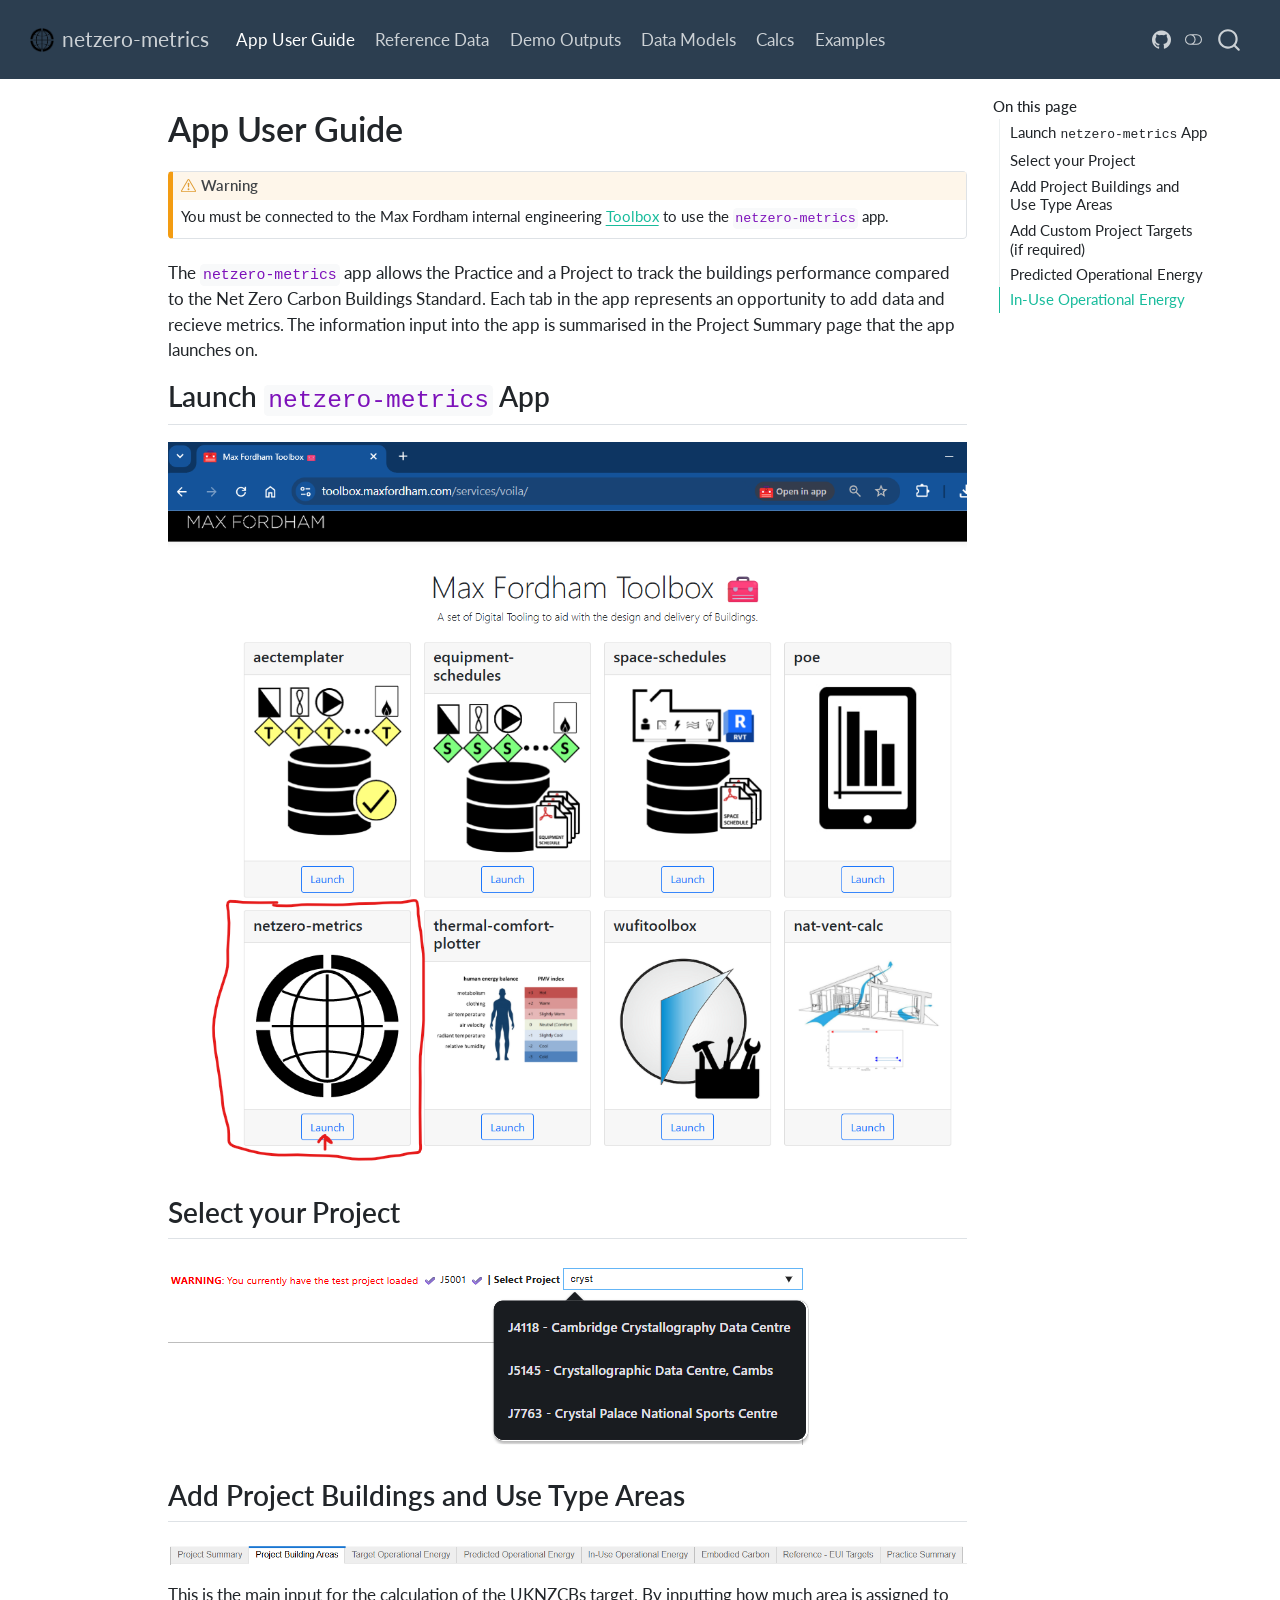
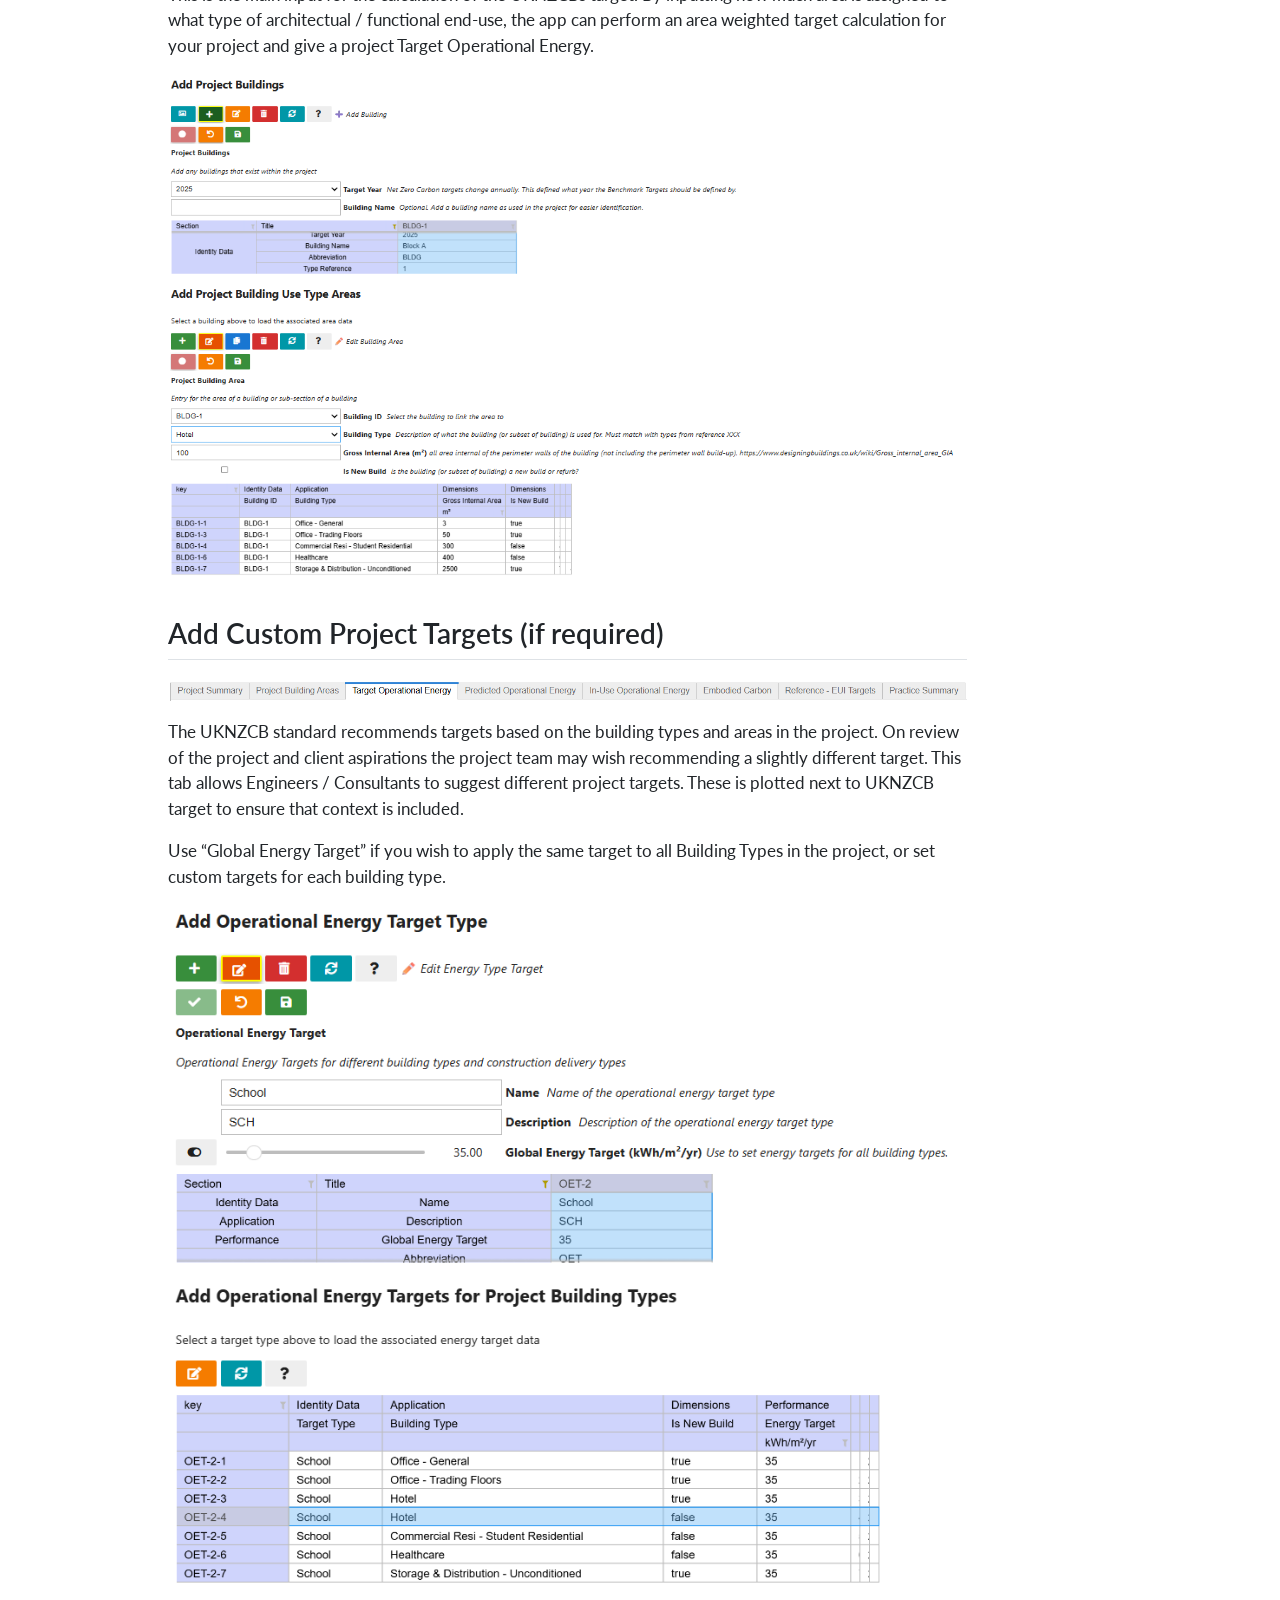
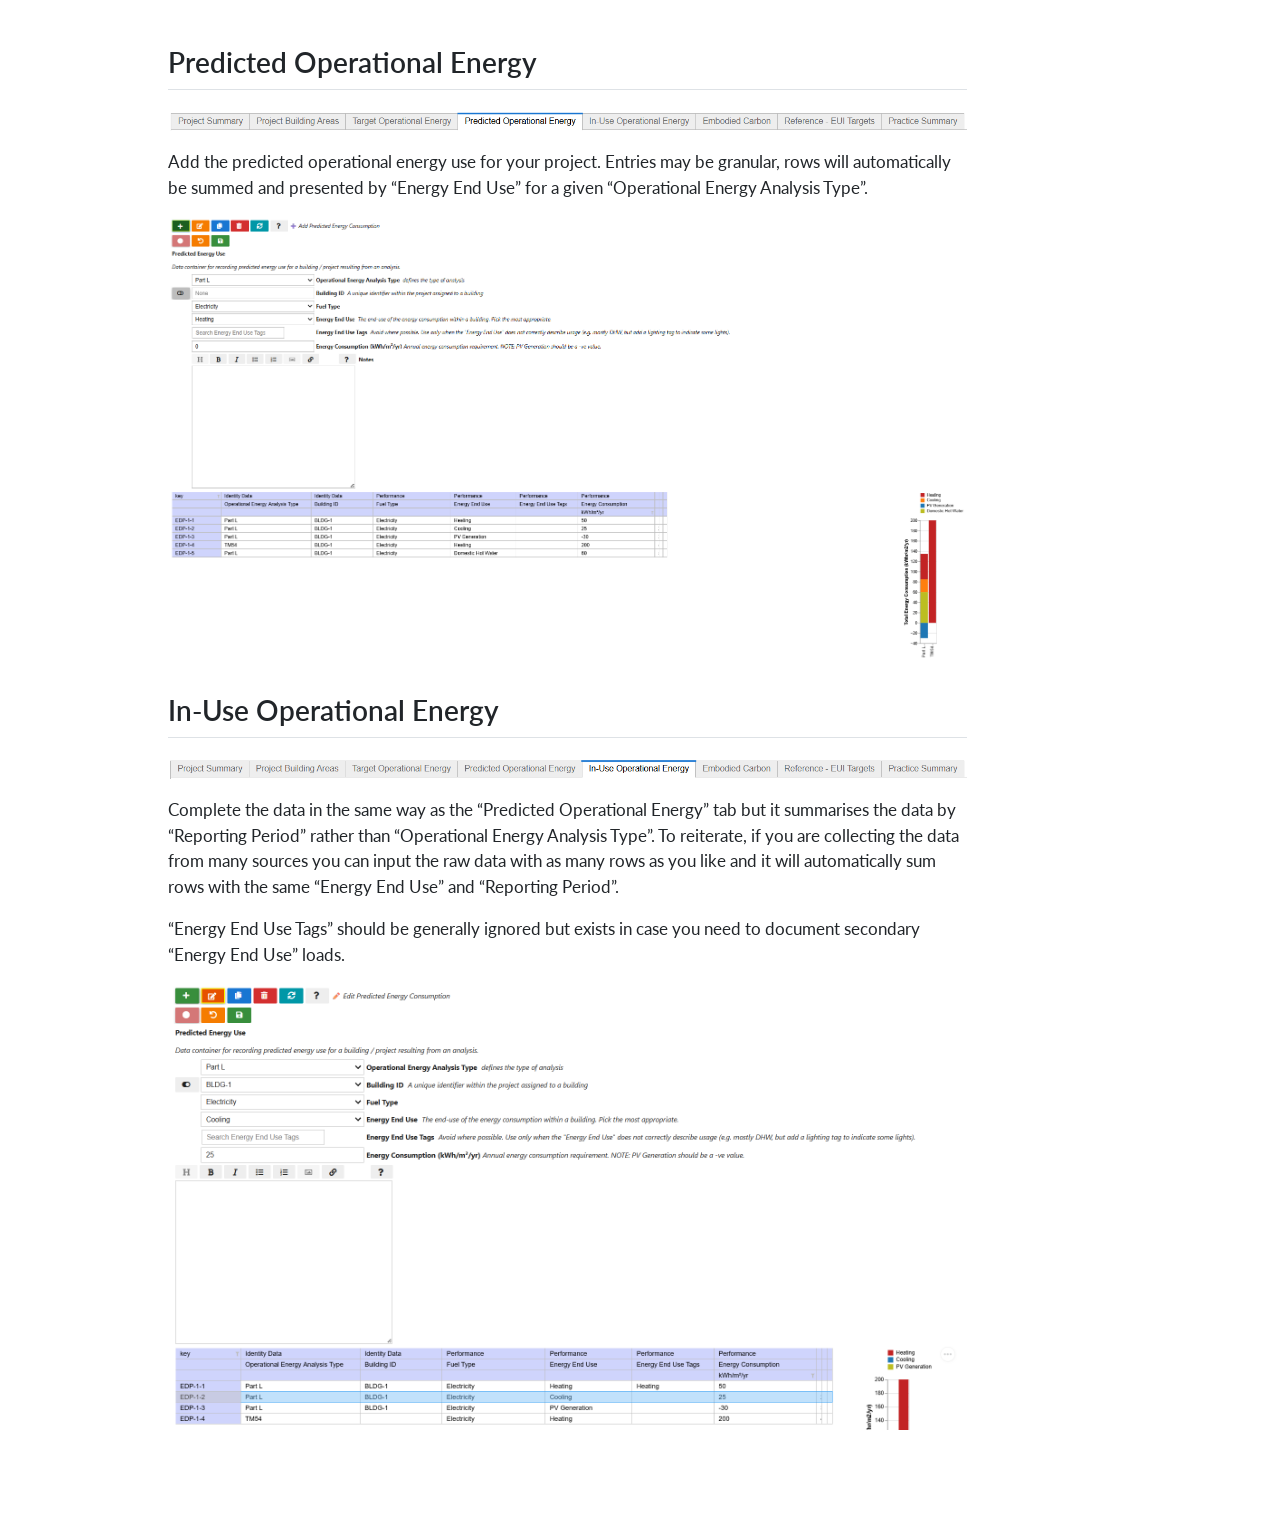
==== app-user-guide.html @ 4668e253 "deploy: a7081c588bd505788bfad77facc9f924811cbda2" ====
<!DOCTYPE html>
<html xmlns="http://www.w3.org/1999/xhtml" lang="en" xml:lang="en"><head>

<meta charset="utf-8">
<meta name="generator" content="quarto-1.6.43">

<meta name="viewport" content="width=device-width, initial-scale=1.0, user-scalable=yes">


<title>App User Guide – netzero-metrics</title>
<style>
code{white-space: pre-wrap;}
span.smallcaps{font-variant: small-caps;}
div.columns{display: flex; gap: min(4vw, 1.5em);}
div.column{flex: auto; overflow-x: auto;}
div.hanging-indent{margin-left: 1.5em; text-indent: -1.5em;}
ul.task-list{list-style: none;}
ul.task-list li input[type="checkbox"] {
  width: 0.8em;
  margin: 0 0.8em 0.2em -1em; /* quarto-specific, see https://github.com/quarto-dev/quarto-cli/issues/4556 */ 
  vertical-align: middle;
}
</style>


<script src="site_libs/quarto-nav/quarto-nav.js"></script>
<script src="site_libs/quarto-nav/headroom.min.js"></script>
<script src="site_libs/clipboard/clipboard.min.js"></script>
<script src="site_libs/quarto-search/autocomplete.umd.js"></script>
<script src="site_libs/quarto-search/fuse.min.js"></script>
<script src="site_libs/quarto-search/quarto-search.js"></script>
<meta name="quarto:offset" content="./">
<link href="./images/favicon.png" rel="icon" type="image/png">
<script src="site_libs/quarto-html/quarto.js"></script>
<script src="site_libs/quarto-html/popper.min.js"></script>
<script src="site_libs/quarto-html/tippy.umd.min.js"></script>
<script src="site_libs/quarto-html/anchor.min.js"></script>
<link href="site_libs/quarto-html/tippy.css" rel="stylesheet">
<link href="site_libs/quarto-html/quarto-syntax-highlighting-d4d76bf8491c20bad77d141916dc28e1.css" rel="stylesheet" class="quarto-color-scheme" id="quarto-text-highlighting-styles">
<link href="site_libs/quarto-html/quarto-syntax-highlighting-dark-4379b0ccadffce622b03caf4c46266b3.css" rel="prefetch" class="quarto-color-scheme quarto-color-alternate" id="quarto-text-highlighting-styles">
<script src="site_libs/bootstrap/bootstrap.min.js"></script>
<link href="site_libs/bootstrap/bootstrap-icons.css" rel="stylesheet">
<link href="site_libs/bootstrap/bootstrap-f0494ef302fbe0b820041ec13679440a.min.css" rel="stylesheet" append-hash="true" class="quarto-color-scheme" id="quarto-bootstrap" data-mode="light">
<link href="site_libs/bootstrap/bootstrap-dark-1ef172a52349373444a2f78281082af2.min.css" rel="prefetch" append-hash="true" class="quarto-color-scheme quarto-color-alternate" id="quarto-bootstrap" data-mode="dark">
<script src="site_libs/quarto-contrib/glightbox/glightbox.min.js"></script>
<link href="site_libs/quarto-contrib/glightbox/glightbox.min.css" rel="stylesheet">
<link href="site_libs/quarto-contrib/glightbox/lightbox.css" rel="stylesheet">
<script id="quarto-search-options" type="application/json">{
  "location": "navbar",
  "copy-button": false,
  "collapse-after": 3,
  "panel-placement": "end",
  "type": "overlay",
  "limit": 50,
  "keyboard-shortcut": [
    "f",
    "/",
    "s"
  ],
  "show-item-context": false,
  "language": {
    "search-no-results-text": "No results",
    "search-matching-documents-text": "matching documents",
    "search-copy-link-title": "Copy link to search",
    "search-hide-matches-text": "Hide additional matches",
    "search-more-match-text": "more match in this document",
    "search-more-matches-text": "more matches in this document",
    "search-clear-button-title": "Clear",
    "search-text-placeholder": "",
    "search-detached-cancel-button-title": "Cancel",
    "search-submit-button-title": "Submit",
    "search-label": "Search"
  }
}</script>


<link rel="stylesheet" href="styles.css">
</head>

<body class="nav-fixed">

<div id="quarto-search-results"></div>
  <header id="quarto-header" class="headroom fixed-top">
    <nav class="navbar navbar-expand-lg " data-bs-theme="dark">
      <div class="navbar-container container-fluid">
      <div class="navbar-brand-container mx-auto">
    <a href="./index.html" class="navbar-brand navbar-brand-logo">
    <img src="./images/logo.png" alt="" class="navbar-logo">
    </a>
    <a class="navbar-brand" href="./index.html">
    <span class="navbar-title">netzero-metrics</span>
    </a>
  </div>
            <div id="quarto-search" class="" title="Search"></div>
          <button class="navbar-toggler" type="button" data-bs-toggle="collapse" data-bs-target="#navbarCollapse" aria-controls="navbarCollapse" role="menu" aria-expanded="false" aria-label="Toggle navigation" onclick="if (window.quartoToggleHeadroom) { window.quartoToggleHeadroom(); }">
  <span class="navbar-toggler-icon"></span>
</button>
          <div class="collapse navbar-collapse" id="navbarCollapse">
            <ul class="navbar-nav navbar-nav-scroll me-auto">
  <li class="nav-item">
    <a class="nav-link active" href="./app-user-guide.html" aria-current="page"> 
<span class="menu-text">App User Guide</span></a>
  </li>  
  <li class="nav-item">
    <a class="nav-link" href="./reference-data.html"> 
<span class="menu-text">Reference Data</span></a>
  </li>  
  <li class="nav-item">
    <a class="nav-link" href="./demo-outputs.html"> 
<span class="menu-text">Demo Outputs</span></a>
  </li>  
  <li class="nav-item">
    <a class="nav-link" href="./models.html"> 
<span class="menu-text">Data Models</span></a>
  </li>  
  <li class="nav-item">
    <a class="nav-link" href="./reference/calcs.html"> 
<span class="menu-text">Calcs</span></a>
  </li>  
  <li class="nav-item">
    <a class="nav-link" href="./examples/index.html"> 
<span class="menu-text">Examples</span></a>
  </li>  
</ul>
            <ul class="navbar-nav navbar-nav-scroll ms-auto">
  <li class="nav-item compact">
    <a class="nav-link" href="https://github.com/maxfordham/netzero-metrics"> <i class="bi bi-github" role="img" aria-label="GitHub">
</i> 
<span class="menu-text"></span></a>
  </li>  
</ul>
          </div> <!-- /navcollapse -->
            <div class="quarto-navbar-tools">
  <a href="" class="quarto-color-scheme-toggle quarto-navigation-tool  px-1" onclick="window.quartoToggleColorScheme(); return false;" title="Toggle dark mode"><i class="bi"></i></a>
</div>
      </div> <!-- /container-fluid -->
    </nav>
</header>
<!-- content -->
<div id="quarto-content" class="quarto-container page-columns page-rows-contents page-layout-article page-navbar">
<!-- sidebar -->
<!-- margin-sidebar -->
    <div id="quarto-margin-sidebar" class="sidebar margin-sidebar">
        <nav id="TOC" role="doc-toc" class="toc-active">
    <h2 id="toc-title">On this page</h2>
   
  <ul>
  <li><a href="#launch-netzero-metrics-app" id="toc-launch-netzero-metrics-app" class="nav-link active" data-scroll-target="#launch-netzero-metrics-app">Launch <code>netzero-metrics</code> App</a></li>
  <li><a href="#select-your-project" id="toc-select-your-project" class="nav-link" data-scroll-target="#select-your-project">Select your Project</a></li>
  <li><a href="#add-project-buildings-and-use-type-areas" id="toc-add-project-buildings-and-use-type-areas" class="nav-link" data-scroll-target="#add-project-buildings-and-use-type-areas">Add Project Buildings and Use Type Areas</a></li>
  <li><a href="#add-custom-project-targets-if-required" id="toc-add-custom-project-targets-if-required" class="nav-link" data-scroll-target="#add-custom-project-targets-if-required">Add Custom Project Targets (if required)</a></li>
  <li><a href="#predicted-operational-energy" id="toc-predicted-operational-energy" class="nav-link" data-scroll-target="#predicted-operational-energy">Predicted Operational Energy</a></li>
  <li><a href="#in-use-operational-energy" id="toc-in-use-operational-energy" class="nav-link" data-scroll-target="#in-use-operational-energy">In-Use Operational Energy</a></li>
  </ul>
</nav>
    </div>
<!-- main -->
<main class="content" id="quarto-document-content">

<header id="title-block-header" class="quarto-title-block default">
<div class="quarto-title">
<h1 class="title">App User Guide</h1>
</div>



<div class="quarto-title-meta">

    
  
    
  </div>
  


</header>


<div class="callout callout-style-default callout-warning callout-titled">
<div class="callout-header d-flex align-content-center">
<div class="callout-icon-container">
<i class="callout-icon"></i>
</div>
<div class="callout-title-container flex-fill">
Warning
</div>
</div>
<div class="callout-body-container callout-body">
<p>You must be connected to the Max Fordham internal engineering <a href="https://toolbox.maxfordham.com/">Toolbox</a> to use the <code>netzero-metrics</code> app.</p>
</div>
</div>
<p>The <code>netzero-metrics</code> app allows the Practice and a Project to track the buildings performance compared to the Net Zero Carbon Buildings Standard. Each tab in the app represents an opportunity to add data and recieve metrics. The information input into the app is summarised in the Project Summary page that the app launches on.</p>
<section id="launch-netzero-metrics-app" class="level2">
<h2 class="anchored" data-anchor-id="launch-netzero-metrics-app">Launch <code>netzero-metrics</code> App</h2>
<p><img src="images/netzero-metrics-launch.png" class="img-fluid"></p>
</section>
<section id="select-your-project" class="level2">
<h2 class="anchored" data-anchor-id="select-your-project">Select your Project</h2>
<p><img src="images/select-project.png" class="img-fluid"></p>
</section>
<section id="add-project-buildings-and-use-type-areas" class="level2">
<h2 class="anchored" data-anchor-id="add-project-buildings-and-use-type-areas">Add Project Buildings and Use Type Areas</h2>
<p><img src="images/project-building-areas-tab.png" class="img-fluid"></p>
<p>This is the main input for the calculation of the UKNZCBs target. By inputting how much area is assigned to what type of architectual / functional end-use, the app can perform an area weighted target calculation for your project and give a project Target Operational Energy.</p>
<p><a href="images/project-building-areas.png" class="lightbox" data-gallery="quarto-lightbox-gallery-1"><img src="images/project-building-areas.png" class="img-fluid"></a></p>
</section>
<section id="add-custom-project-targets-if-required" class="level2">
<h2 class="anchored" data-anchor-id="add-custom-project-targets-if-required">Add Custom Project Targets (if required)</h2>
<p><img src="images/target-operational-energy-tab.png" class="img-fluid"></p>
<p>The UKNZCB standard recommends targets based on the building types and areas in the project. On review of the project and client aspirations the project team may wish recommending a slightly different target. This tab allows Engineers / Consultants to suggest different project targets. These is plotted next to UKNZCB target to ensure that context is included.</p>
<p>Use “Global Energy Target” if you wish to apply the same target to all Building Types in the project, or set custom targets for each building type.</p>
<p><a href="images/target-operational-energy.png" class="lightbox" data-gallery="quarto-lightbox-gallery-2"><img src="images/target-operational-energy.png" class="img-fluid"></a></p>
</section>
<section id="predicted-operational-energy" class="level2">
<h2 class="anchored" data-anchor-id="predicted-operational-energy">Predicted Operational Energy</h2>
<p><img src="images/predicted-operational-energy-tab.png" class="img-fluid"></p>
<p>Add the predicted operational energy use for your project. Entries may be granular, rows will automatically be summed and presented by “Energy End Use” for a given “Operational Energy Analysis Type”.</p>
<p><img src="images/predicted-operational-energy.png" class="img-fluid"></p>
</section>
<section id="in-use-operational-energy" class="level2">
<h2 class="anchored" data-anchor-id="in-use-operational-energy">In-Use Operational Energy</h2>
<p><img src="images/in-use-operational-energy-tab.png" class="img-fluid"></p>
<p>Complete the data in the same way as the “Predicted Operational Energy” tab but it summarises the data by “Reporting Period” rather than “Operational Energy Analysis Type”. To reiterate, if you are collecting the data from many sources you can input the raw data with as many rows as you like and it will automatically sum rows with the same “Energy End Use” and “Reporting Period”.</p>
<p>“Energy End Use Tags” should be generally ignored but exists in case you need to document secondary “Energy End Use” loads.</p>
<p><a href="images/in-use-operational-energy.png" class="lightbox" data-gallery="quarto-lightbox-gallery-3"><img src="images/in-use-operational-energy.png" class="img-fluid"></a></p>


</section>

</main> <!-- /main -->
<script id="quarto-html-after-body" type="application/javascript">
window.document.addEventListener("DOMContentLoaded", function (event) {
  const toggleBodyColorMode = (bsSheetEl) => {
    const mode = bsSheetEl.getAttribute("data-mode");
    const bodyEl = window.document.querySelector("body");
    if (mode === "dark") {
      bodyEl.classList.add("quarto-dark");
      bodyEl.classList.remove("quarto-light");
    } else {
      bodyEl.classList.add("quarto-light");
      bodyEl.classList.remove("quarto-dark");
    }
  }
  const toggleBodyColorPrimary = () => {
    const bsSheetEl = window.document.querySelector("link#quarto-bootstrap");
    if (bsSheetEl) {
      toggleBodyColorMode(bsSheetEl);
    }
  }
  toggleBodyColorPrimary();  
  const disableStylesheet = (stylesheets) => {
    for (let i=0; i < stylesheets.length; i++) {
      const stylesheet = stylesheets[i];
      stylesheet.rel = 'prefetch';
    }
  }
  const enableStylesheet = (stylesheets) => {
    for (let i=0; i < stylesheets.length; i++) {
      const stylesheet = stylesheets[i];
      stylesheet.rel = 'stylesheet';
    }
  }
  const manageTransitions = (selector, allowTransitions) => {
    const els = window.document.querySelectorAll(selector);
    for (let i=0; i < els.length; i++) {
      const el = els[i];
      if (allowTransitions) {
        el.classList.remove('notransition');
      } else {
        el.classList.add('notransition');
      }
    }
  }
  const toggleGiscusIfUsed = (isAlternate, darkModeDefault) => {
    const baseTheme = document.querySelector('#giscus-base-theme')?.value ?? 'light';
    const alternateTheme = document.querySelector('#giscus-alt-theme')?.value ?? 'dark';
    let newTheme = '';
    if(darkModeDefault) {
      newTheme = isAlternate ? baseTheme : alternateTheme;
    } else {
      newTheme = isAlternate ? alternateTheme : baseTheme;
    }
    const changeGiscusTheme = () => {
      // From: https://github.com/giscus/giscus/issues/336
      const sendMessage = (message) => {
        const iframe = document.querySelector('iframe.giscus-frame');
        if (!iframe) return;
        iframe.contentWindow.postMessage({ giscus: message }, 'https://giscus.app');
      }
      sendMessage({
        setConfig: {
          theme: newTheme
        }
      });
    }
    const isGiscussLoaded = window.document.querySelector('iframe.giscus-frame') !== null;
    if (isGiscussLoaded) {
      changeGiscusTheme();
    }
  }
  const toggleColorMode = (alternate) => {
    // Switch the stylesheets
    const alternateStylesheets = window.document.querySelectorAll('link.quarto-color-scheme.quarto-color-alternate');
    manageTransitions('#quarto-margin-sidebar .nav-link', false);
    if (alternate) {
      enableStylesheet(alternateStylesheets);
      for (const sheetNode of alternateStylesheets) {
        if (sheetNode.id === "quarto-bootstrap") {
          toggleBodyColorMode(sheetNode);
        }
      }
    } else {
      disableStylesheet(alternateStylesheets);
      toggleBodyColorPrimary();
    }
    manageTransitions('#quarto-margin-sidebar .nav-link', true);
    // Switch the toggles
    const toggles = window.document.querySelectorAll('.quarto-color-scheme-toggle');
    for (let i=0; i < toggles.length; i++) {
      const toggle = toggles[i];
      if (toggle) {
        if (alternate) {
          toggle.classList.add("alternate");     
        } else {
          toggle.classList.remove("alternate");
        }
      }
    }
    // Hack to workaround the fact that safari doesn't
    // properly recolor the scrollbar when toggling (#1455)
    if (navigator.userAgent.indexOf('Safari') > 0 && navigator.userAgent.indexOf('Chrome') == -1) {
      manageTransitions("body", false);
      window.scrollTo(0, 1);
      setTimeout(() => {
        window.scrollTo(0, 0);
        manageTransitions("body", true);
      }, 40);  
    }
  }
  const isFileUrl = () => { 
    return window.location.protocol === 'file:';
  }
  const hasAlternateSentinel = () => {  
    let styleSentinel = getColorSchemeSentinel();
    if (styleSentinel !== null) {
      return styleSentinel === "alternate";
    } else {
      return false;
    }
  }
  const setStyleSentinel = (alternate) => {
    const value = alternate ? "alternate" : "default";
    if (!isFileUrl()) {
      window.localStorage.setItem("quarto-color-scheme", value);
    } else {
      localAlternateSentinel = value;
    }
  }
  const getColorSchemeSentinel = () => {
    if (!isFileUrl()) {
      const storageValue = window.localStorage.getItem("quarto-color-scheme");
      return storageValue != null ? storageValue : localAlternateSentinel;
    } else {
      return localAlternateSentinel;
    }
  }
  const darkModeDefault = false;
  let localAlternateSentinel = darkModeDefault ? 'alternate' : 'default';
  // Dark / light mode switch
  window.quartoToggleColorScheme = () => {
    // Read the current dark / light value 
    let toAlternate = !hasAlternateSentinel();
    toggleColorMode(toAlternate);
    setStyleSentinel(toAlternate);
    toggleGiscusIfUsed(toAlternate, darkModeDefault);
  };
  // Ensure there is a toggle, if there isn't float one in the top right
  if (window.document.querySelector('.quarto-color-scheme-toggle') === null) {
    const a = window.document.createElement('a');
    a.classList.add('top-right');
    a.classList.add('quarto-color-scheme-toggle');
    a.href = "";
    a.onclick = function() { try { window.quartoToggleColorScheme(); } catch {} return false; };
    const i = window.document.createElement("i");
    i.classList.add('bi');
    a.appendChild(i);
    window.document.body.appendChild(a);
  }
  // Switch to dark mode if need be
  if (hasAlternateSentinel()) {
    toggleColorMode(true);
  } else {
    toggleColorMode(false);
  }
  const icon = "";
  const anchorJS = new window.AnchorJS();
  anchorJS.options = {
    placement: 'right',
    icon: icon
  };
  anchorJS.add('.anchored');
  const isCodeAnnotation = (el) => {
    for (const clz of el.classList) {
      if (clz.startsWith('code-annotation-')) {                     
        return true;
      }
    }
    return false;
  }
  const onCopySuccess = function(e) {
    // button target
    const button = e.trigger;
    // don't keep focus
    button.blur();
    // flash "checked"
    button.classList.add('code-copy-button-checked');
    var currentTitle = button.getAttribute("title");
    button.setAttribute("title", "Copied!");
    let tooltip;
    if (window.bootstrap) {
      button.setAttribute("data-bs-toggle", "tooltip");
      button.setAttribute("data-bs-placement", "left");
      button.setAttribute("data-bs-title", "Copied!");
      tooltip = new bootstrap.Tooltip(button, 
        { trigger: "manual", 
          customClass: "code-copy-button-tooltip",
          offset: [0, -8]});
      tooltip.show();    
    }
    setTimeout(function() {
      if (tooltip) {
        tooltip.hide();
        button.removeAttribute("data-bs-title");
        button.removeAttribute("data-bs-toggle");
        button.removeAttribute("data-bs-placement");
      }
      button.setAttribute("title", currentTitle);
      button.classList.remove('code-copy-button-checked');
    }, 1000);
    // clear code selection
    e.clearSelection();
  }
  const getTextToCopy = function(trigger) {
      const codeEl = trigger.previousElementSibling.cloneNode(true);
      for (const childEl of codeEl.children) {
        if (isCodeAnnotation(childEl)) {
          childEl.remove();
        }
      }
      return codeEl.innerText;
  }
  const clipboard = new window.ClipboardJS('.code-copy-button:not([data-in-quarto-modal])', {
    text: getTextToCopy
  });
  clipboard.on('success', onCopySuccess);
  if (window.document.getElementById('quarto-embedded-source-code-modal')) {
    const clipboardModal = new window.ClipboardJS('.code-copy-button[data-in-quarto-modal]', {
      text: getTextToCopy,
      container: window.document.getElementById('quarto-embedded-source-code-modal')
    });
    clipboardModal.on('success', onCopySuccess);
  }
    var localhostRegex = new RegExp(/^(?:http|https):\/\/localhost\:?[0-9]*\//);
    var mailtoRegex = new RegExp(/^mailto:/);
      var filterRegex = new RegExp('/' + window.location.host + '/');
    var isInternal = (href) => {
        return filterRegex.test(href) || localhostRegex.test(href) || mailtoRegex.test(href);
    }
    // Inspect non-navigation links and adorn them if external
 	var links = window.document.querySelectorAll('a[href]:not(.nav-link):not(.navbar-brand):not(.toc-action):not(.sidebar-link):not(.sidebar-item-toggle):not(.pagination-link):not(.no-external):not([aria-hidden]):not(.dropdown-item):not(.quarto-navigation-tool):not(.about-link)');
    for (var i=0; i<links.length; i++) {
      const link = links[i];
      if (!isInternal(link.href)) {
        // undo the damage that might have been done by quarto-nav.js in the case of
        // links that we want to consider external
        if (link.dataset.originalHref !== undefined) {
          link.href = link.dataset.originalHref;
        }
      }
    }
  function tippyHover(el, contentFn, onTriggerFn, onUntriggerFn) {
    const config = {
      allowHTML: true,
      maxWidth: 500,
      delay: 100,
      arrow: false,
      appendTo: function(el) {
          return el.parentElement;
      },
      interactive: true,
      interactiveBorder: 10,
      theme: 'quarto',
      placement: 'bottom-start',
    };
    if (contentFn) {
      config.content = contentFn;
    }
    if (onTriggerFn) {
      config.onTrigger = onTriggerFn;
    }
    if (onUntriggerFn) {
      config.onUntrigger = onUntriggerFn;
    }
    window.tippy(el, config); 
  }
  const noterefs = window.document.querySelectorAll('a[role="doc-noteref"]');
  for (var i=0; i<noterefs.length; i++) {
    const ref = noterefs[i];
    tippyHover(ref, function() {
      // use id or data attribute instead here
      let href = ref.getAttribute('data-footnote-href') || ref.getAttribute('href');
      try { href = new URL(href).hash; } catch {}
      const id = href.replace(/^#\/?/, "");
      const note = window.document.getElementById(id);
      if (note) {
        return note.innerHTML;
      } else {
        return "";
      }
    });
  }
  const xrefs = window.document.querySelectorAll('a.quarto-xref');
  const processXRef = (id, note) => {
    // Strip column container classes
    const stripColumnClz = (el) => {
      el.classList.remove("page-full", "page-columns");
      if (el.children) {
        for (const child of el.children) {
          stripColumnClz(child);
        }
      }
    }
    stripColumnClz(note)
    if (id === null || id.startsWith('sec-')) {
      // Special case sections, only their first couple elements
      const container = document.createElement("div");
      if (note.children && note.children.length > 2) {
        container.appendChild(note.children[0].cloneNode(true));
        for (let i = 1; i < note.children.length; i++) {
          const child = note.children[i];
          if (child.tagName === "P" && child.innerText === "") {
            continue;
          } else {
            container.appendChild(child.cloneNode(true));
            break;
          }
        }
        if (window.Quarto?.typesetMath) {
          window.Quarto.typesetMath(container);
        }
        return container.innerHTML
      } else {
        if (window.Quarto?.typesetMath) {
          window.Quarto.typesetMath(note);
        }
        return note.innerHTML;
      }
    } else {
      // Remove any anchor links if they are present
      const anchorLink = note.querySelector('a.anchorjs-link');
      if (anchorLink) {
        anchorLink.remove();
      }
      if (window.Quarto?.typesetMath) {
        window.Quarto.typesetMath(note);
      }
      if (note.classList.contains("callout")) {
        return note.outerHTML;
      } else {
        return note.innerHTML;
      }
    }
  }
  for (var i=0; i<xrefs.length; i++) {
    const xref = xrefs[i];
    tippyHover(xref, undefined, function(instance) {
      instance.disable();
      let url = xref.getAttribute('href');
      let hash = undefined; 
      if (url.startsWith('#')) {
        hash = url;
      } else {
        try { hash = new URL(url).hash; } catch {}
      }
      if (hash) {
        const id = hash.replace(/^#\/?/, "");
        const note = window.document.getElementById(id);
        if (note !== null) {
          try {
            const html = processXRef(id, note.cloneNode(true));
            instance.setContent(html);
          } finally {
            instance.enable();
            instance.show();
          }
        } else {
          // See if we can fetch this
          fetch(url.split('#')[0])
          .then(res => res.text())
          .then(html => {
            const parser = new DOMParser();
            const htmlDoc = parser.parseFromString(html, "text/html");
            const note = htmlDoc.getElementById(id);
            if (note !== null) {
              const html = processXRef(id, note);
              instance.setContent(html);
            } 
          }).finally(() => {
            instance.enable();
            instance.show();
          });
        }
      } else {
        // See if we can fetch a full url (with no hash to target)
        // This is a special case and we should probably do some content thinning / targeting
        fetch(url)
        .then(res => res.text())
        .then(html => {
          const parser = new DOMParser();
          const htmlDoc = parser.parseFromString(html, "text/html");
          const note = htmlDoc.querySelector('main.content');
          if (note !== null) {
            // This should only happen for chapter cross references
            // (since there is no id in the URL)
            // remove the first header
            if (note.children.length > 0 && note.children[0].tagName === "HEADER") {
              note.children[0].remove();
            }
            const html = processXRef(null, note);
            instance.setContent(html);
          } 
        }).finally(() => {
          instance.enable();
          instance.show();
        });
      }
    }, function(instance) {
    });
  }
      let selectedAnnoteEl;
      const selectorForAnnotation = ( cell, annotation) => {
        let cellAttr = 'data-code-cell="' + cell + '"';
        let lineAttr = 'data-code-annotation="' +  annotation + '"';
        const selector = 'span[' + cellAttr + '][' + lineAttr + ']';
        return selector;
      }
      const selectCodeLines = (annoteEl) => {
        const doc = window.document;
        const targetCell = annoteEl.getAttribute("data-target-cell");
        const targetAnnotation = annoteEl.getAttribute("data-target-annotation");
        const annoteSpan = window.document.querySelector(selectorForAnnotation(targetCell, targetAnnotation));
        const lines = annoteSpan.getAttribute("data-code-lines").split(",");
        const lineIds = lines.map((line) => {
          return targetCell + "-" + line;
        })
        let top = null;
        let height = null;
        let parent = null;
        if (lineIds.length > 0) {
            //compute the position of the single el (top and bottom and make a div)
            const el = window.document.getElementById(lineIds[0]);
            top = el.offsetTop;
            height = el.offsetHeight;
            parent = el.parentElement.parentElement;
          if (lineIds.length > 1) {
            const lastEl = window.document.getElementById(lineIds[lineIds.length - 1]);
            const bottom = lastEl.offsetTop + lastEl.offsetHeight;
            height = bottom - top;
          }
          if (top !== null && height !== null && parent !== null) {
            // cook up a div (if necessary) and position it 
            let div = window.document.getElementById("code-annotation-line-highlight");
            if (div === null) {
              div = window.document.createElement("div");
              div.setAttribute("id", "code-annotation-line-highlight");
              div.style.position = 'absolute';
              parent.appendChild(div);
            }
            div.style.top = top - 2 + "px";
            div.style.height = height + 4 + "px";
            div.style.left = 0;
            let gutterDiv = window.document.getElementById("code-annotation-line-highlight-gutter");
            if (gutterDiv === null) {
              gutterDiv = window.document.createElement("div");
              gutterDiv.setAttribute("id", "code-annotation-line-highlight-gutter");
              gutterDiv.style.position = 'absolute';
              const codeCell = window.document.getElementById(targetCell);
              const gutter = codeCell.querySelector('.code-annotation-gutter');
              gutter.appendChild(gutterDiv);
            }
            gutterDiv.style.top = top - 2 + "px";
            gutterDiv.style.height = height + 4 + "px";
          }
          selectedAnnoteEl = annoteEl;
        }
      };
      const unselectCodeLines = () => {
        const elementsIds = ["code-annotation-line-highlight", "code-annotation-line-highlight-gutter"];
        elementsIds.forEach((elId) => {
          const div = window.document.getElementById(elId);
          if (div) {
            div.remove();
          }
        });
        selectedAnnoteEl = undefined;
      };
        // Handle positioning of the toggle
    window.addEventListener(
      "resize",
      throttle(() => {
        elRect = undefined;
        if (selectedAnnoteEl) {
          selectCodeLines(selectedAnnoteEl);
        }
      }, 10)
    );
    function throttle(fn, ms) {
    let throttle = false;
    let timer;
      return (...args) => {
        if(!throttle) { // first call gets through
            fn.apply(this, args);
            throttle = true;
        } else { // all the others get throttled
            if(timer) clearTimeout(timer); // cancel #2
            timer = setTimeout(() => {
              fn.apply(this, args);
              timer = throttle = false;
            }, ms);
        }
      };
    }
      // Attach click handler to the DT
      const annoteDls = window.document.querySelectorAll('dt[data-target-cell]');
      for (const annoteDlNode of annoteDls) {
        annoteDlNode.addEventListener('click', (event) => {
          const clickedEl = event.target;
          if (clickedEl !== selectedAnnoteEl) {
            unselectCodeLines();
            const activeEl = window.document.querySelector('dt[data-target-cell].code-annotation-active');
            if (activeEl) {
              activeEl.classList.remove('code-annotation-active');
            }
            selectCodeLines(clickedEl);
            clickedEl.classList.add('code-annotation-active');
          } else {
            // Unselect the line
            unselectCodeLines();
            clickedEl.classList.remove('code-annotation-active');
          }
        });
      }
  const findCites = (el) => {
    const parentEl = el.parentElement;
    if (parentEl) {
      const cites = parentEl.dataset.cites;
      if (cites) {
        return {
          el,
          cites: cites.split(' ')
        };
      } else {
        return findCites(el.parentElement)
      }
    } else {
      return undefined;
    }
  };
  var bibliorefs = window.document.querySelectorAll('a[role="doc-biblioref"]');
  for (var i=0; i<bibliorefs.length; i++) {
    const ref = bibliorefs[i];
    const citeInfo = findCites(ref);
    if (citeInfo) {
      tippyHover(citeInfo.el, function() {
        var popup = window.document.createElement('div');
        citeInfo.cites.forEach(function(cite) {
          var citeDiv = window.document.createElement('div');
          citeDiv.classList.add('hanging-indent');
          citeDiv.classList.add('csl-entry');
          var biblioDiv = window.document.getElementById('ref-' + cite);
          if (biblioDiv) {
            citeDiv.innerHTML = biblioDiv.innerHTML;
          }
          popup.appendChild(citeDiv);
        });
        return popup.innerHTML;
      });
    }
  }
});
</script>
</div> <!-- /content -->
<script>var lightboxQuarto = GLightbox({"closeEffect":"zoom","descPosition":"bottom","loop":false,"openEffect":"zoom","selector":".lightbox"});
(function() {
  let previousOnload = window.onload;
  window.onload = () => {
    if (previousOnload) {
      previousOnload();
    }
    lightboxQuarto.on('slide_before_load', (data) => {
      const { slideIndex, slideNode, slideConfig, player, trigger } = data;
      const href = trigger.getAttribute('href');
      if (href !== null) {
        const imgEl = window.document.querySelector(`a[href="${href}"] img`);
        if (imgEl !== null) {
          const srcAttr = imgEl.getAttribute("src");
          if (srcAttr && srcAttr.startsWith("data:")) {
            slideConfig.href = srcAttr;
          }
        }
      } 
    });
  
    lightboxQuarto.on('slide_after_load', (data) => {
      const { slideIndex, slideNode, slideConfig, player, trigger } = data;
      if (window.Quarto?.typesetMath) {
        window.Quarto.typesetMath(slideNode);
      }
    });
  
  };
  
})();
          </script>




</body></html>
---- site_libs/quarto-html/tippy.css ----
.tippy-box[data-animation=fade][data-state=hidden]{opacity:0}[data-tippy-root]{max-width:calc(100vw - 10px)}.tippy-box{position:relative;background-color:#333;color:#fff;border-radius:4px;font-size:14px;line-height:1.4;white-space:normal;outline:0;transition-property:transform,visibility,opacity}.tippy-box[data-placement^=top]>.tippy-arrow{bottom:0}.tippy-box[data-placement^=top]>.tippy-arrow:before{bottom:-7px;left:0;border-width:8px 8px 0;border-top-color:initial;transform-origin:center top}.tippy-box[data-placement^=bottom]>.tippy-arrow{top:0}.tippy-box[data-placement^=bottom]>.tippy-arrow:before{top:-7px;left:0;border-width:0 8px 8px;border-bottom-color:initial;transform-origin:center bottom}.tippy-box[data-placement^=left]>.tippy-arrow{right:0}.tippy-box[data-placement^=left]>.tippy-arrow:before{border-width:8px 0 8px 8px;border-left-color:initial;right:-7px;transform-origin:center left}.tippy-box[data-placement^=right]>.tippy-arrow{left:0}.tippy-box[data-placement^=right]>.tippy-arrow:before{left:-7px;border-width:8px 8px 8px 0;border-right-color:initial;transform-origin:center right}.tippy-box[data-inertia][data-state=visible]{transition-timing-function:cubic-bezier(.54,1.5,.38,1.11)}.tippy-arrow{width:16px;height:16px;color:#333}.tippy-arrow:before{content:"";position:absolute;border-color:transparent;border-style:solid}.tippy-content{position:relative;padding:5px 9px;z-index:1}
---- site_libs/quarto-html/quarto-syntax-highlighting-d4d76bf8491c20bad77d141916dc28e1.css ----
/* quarto syntax highlight colors */
:root {
  --quarto-hl-ot-color: #003B4F;
  --quarto-hl-at-color: #657422;
  --quarto-hl-ss-color: #20794D;
  --quarto-hl-an-color: #5E5E5E;
  --quarto-hl-fu-color: #4758AB;
  --quarto-hl-st-color: #20794D;
  --quarto-hl-cf-color: #003B4F;
  --quarto-hl-op-color: #5E5E5E;
  --quarto-hl-er-color: #AD0000;
  --quarto-hl-bn-color: #AD0000;
  --quarto-hl-al-color: #AD0000;
  --quarto-hl-va-color: #111111;
  --quarto-hl-bu-color: inherit;
  --quarto-hl-ex-color: inherit;
  --quarto-hl-pp-color: #AD0000;
  --quarto-hl-in-color: #5E5E5E;
  --quarto-hl-vs-color: #20794D;
  --quarto-hl-wa-color: #5E5E5E;
  --quarto-hl-do-color: #5E5E5E;
  --quarto-hl-im-color: #00769E;
  --quarto-hl-ch-color: #20794D;
  --quarto-hl-dt-color: #AD0000;
  --quarto-hl-fl-color: #AD0000;
  --quarto-hl-co-color: #5E5E5E;
  --quarto-hl-cv-color: #5E5E5E;
  --quarto-hl-cn-color: #8f5902;
  --quarto-hl-sc-color: #5E5E5E;
  --quarto-hl-dv-color: #AD0000;
  --quarto-hl-kw-color: #003B4F;
}

/* other quarto variables */
:root {
  --quarto-font-monospace: SFMono-Regular, Menlo, Monaco, Consolas, "Liberation Mono", "Courier New", monospace;
}

pre > code.sourceCode > span {
  color: #003B4F;
}

code span {
  color: #003B4F;
}

code.sourceCode > span {
  color: #003B4F;
}

div.sourceCode,
div.sourceCode pre.sourceCode {
  color: #003B4F;
}

code span.ot {
  color: #003B4F;
  font-style: inherit;
}

code span.at {
  color: #657422;
  font-style: inherit;
}

code span.ss {
  color: #20794D;
  font-style: inherit;
}

code span.an {
  color: #5E5E5E;
  font-style: inherit;
}

code span.fu {
  color: #4758AB;
  font-style: inherit;
}

code span.st {
  color: #20794D;
  font-style: inherit;
}

code span.cf {
  color: #003B4F;
  font-weight: bold;
  font-style: inherit;
}

code span.op {
  color: #5E5E5E;
  font-style: inherit;
}

code span.er {
  color: #AD0000;
  font-style: inherit;
}

code span.bn {
  color: #AD0000;
  font-style: inherit;
}

code span.al {
  color: #AD0000;
  font-style: inherit;
}

code span.va {
  color: #111111;
  font-style: inherit;
}

code span.bu {
  font-style: inherit;
}

code span.ex {
  font-style: inherit;
}

code span.pp {
  color: #AD0000;
  font-style: inherit;
}

code span.in {
  color: #5E5E5E;
  font-style: inherit;
}

code span.vs {
  color: #20794D;
  font-style: inherit;
}

code span.wa {
  color: #5E5E5E;
  font-style: italic;
}

code span.do {
  color: #5E5E5E;
  font-style: italic;
}

code span.im {
  color: #00769E;
  font-style: inherit;
}

code span.ch {
  color: #20794D;
  font-style: inherit;
}

code span.dt {
  color: #AD0000;
  font-style: inherit;
}

code span.fl {
  color: #AD0000;
  font-style: inherit;
}

code span.co {
  color: #5E5E5E;
  font-style: inherit;
}

code span.cv {
  color: #5E5E5E;
  font-style: italic;
}

code span.cn {
  color: #8f5902;
  font-style: inherit;
}

code span.sc {
  color: #5E5E5E;
  font-style: inherit;
}

code span.dv {
  color: #AD0000;
  font-style: inherit;
}

code span.kw {
  color: #003B4F;
  font-weight: bold;
  font-style: inherit;
}

.prevent-inlining {
  content: "</";
}

/*# sourceMappingURL=c9c5d451c23b744f9cb2c98992a0aef2.css.map */
---- site_libs/quarto-html/quarto-syntax-highlighting-dark-4379b0ccadffce622b03caf4c46266b3.css ----
/* quarto syntax highlight colors */
:root {
  --quarto-hl-al-color: #f07178;
  --quarto-hl-an-color: #d4d0ab;
  --quarto-hl-at-color: #00e0e0;
  --quarto-hl-bn-color: #d4d0ab;
  --quarto-hl-bu-color: #abe338;
  --quarto-hl-ch-color: #abe338;
  --quarto-hl-co-color: #f8f8f2;
  --quarto-hl-cv-color: #ffd700;
  --quarto-hl-cn-color: #ffd700;
  --quarto-hl-cf-color: #ffa07a;
  --quarto-hl-dt-color: #ffa07a;
  --quarto-hl-dv-color: #d4d0ab;
  --quarto-hl-do-color: #f8f8f2;
  --quarto-hl-er-color: #f07178;
  --quarto-hl-ex-color: #00e0e0;
  --quarto-hl-fl-color: #d4d0ab;
  --quarto-hl-fu-color: #ffa07a;
  --quarto-hl-im-color: #abe338;
  --quarto-hl-in-color: #d4d0ab;
  --quarto-hl-kw-color: #ffa07a;
  --quarto-hl-op-color: #ffa07a;
  --quarto-hl-ot-color: #00e0e0;
  --quarto-hl-pp-color: #dcc6e0;
  --quarto-hl-re-color: #00e0e0;
  --quarto-hl-sc-color: #abe338;
  --quarto-hl-ss-color: #abe338;
  --quarto-hl-st-color: #abe338;
  --quarto-hl-va-color: #00e0e0;
  --quarto-hl-vs-color: #abe338;
  --quarto-hl-wa-color: #dcc6e0;
}

/* other quarto variables */
:root {
  --quarto-font-monospace: SFMono-Regular, Menlo, Monaco, Consolas, "Liberation Mono", "Courier New", monospace;
}

code span.al {
  background-color: #2a0f15;
  font-weight: bold;
  color: #f07178;
}

code span.an {
  color: #d4d0ab;
}

code span.at {
  color: #00e0e0;
}

code span.bn {
  color: #d4d0ab;
}

code span.bu {
  color: #abe338;
}

code span.ch {
  color: #abe338;
}

code span.co {
  font-style: italic;
  color: #f8f8f2;
}

code span.cv {
  color: #ffd700;
}

code span.cn {
  color: #ffd700;
}

code span.cf {
  font-weight: bold;
  color: #ffa07a;
}

code span.dt {
  color: #ffa07a;
}

code span.dv {
  color: #d4d0ab;
}

code span.do {
  color: #f8f8f2;
}

code span.er {
  color: #f07178;
  text-decoration: underline;
}

code span.ex {
  font-weight: bold;
  color: #00e0e0;
}

code span.fl {
  color: #d4d0ab;
}

code span.fu {
  color: #ffa07a;
}

code span.im {
  color: #abe338;
}

code span.in {
  color: #d4d0ab;
}

code span.kw {
  font-weight: bold;
  color: #ffa07a;
}

pre > code.sourceCode > span {
  color: #f8f8f2;
}

code span {
  color: #f8f8f2;
}

code.sourceCode > span {
  color: #f8f8f2;
}

div.sourceCode,
div.sourceCode pre.sourceCode {
  color: #f8f8f2;
}

code span.op {
  color: #ffa07a;
}

code span.ot {
  color: #00e0e0;
}

code span.pp {
  color: #dcc6e0;
}

code span.re {
  background-color: #f8f8f2;
  color: #00e0e0;
}

code span.sc {
  color: #abe338;
}

code span.ss {
  color: #abe338;
}

code span.st {
  color: #abe338;
}

code span.va {
  color: #00e0e0;
}

code span.vs {
  color: #abe338;
}

code span.wa {
  color: #dcc6e0;
}

.prevent-inlining {
  content: "</";
}

/*# sourceMappingURL=358cf41e74b1efa21c8e6dcd38cd2fd6.css.map */
---- styles.css ----
/* css styles */
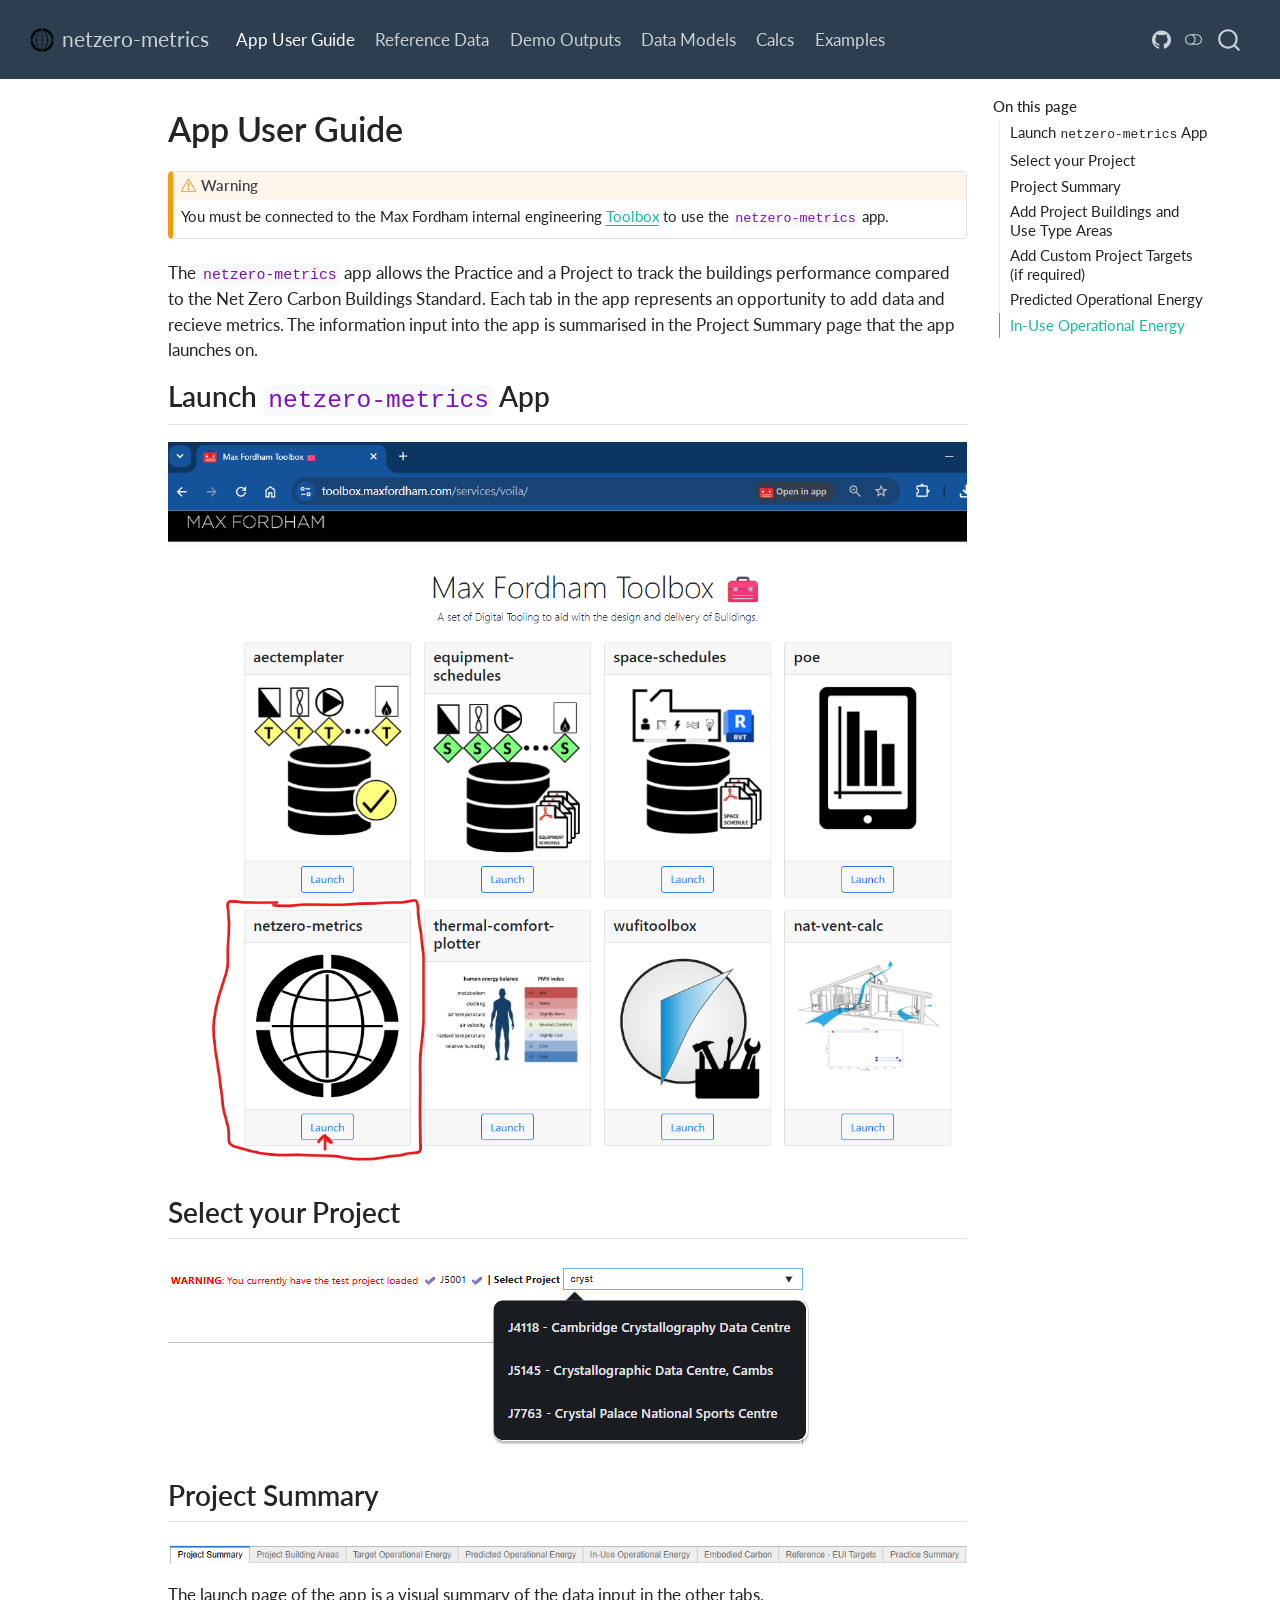
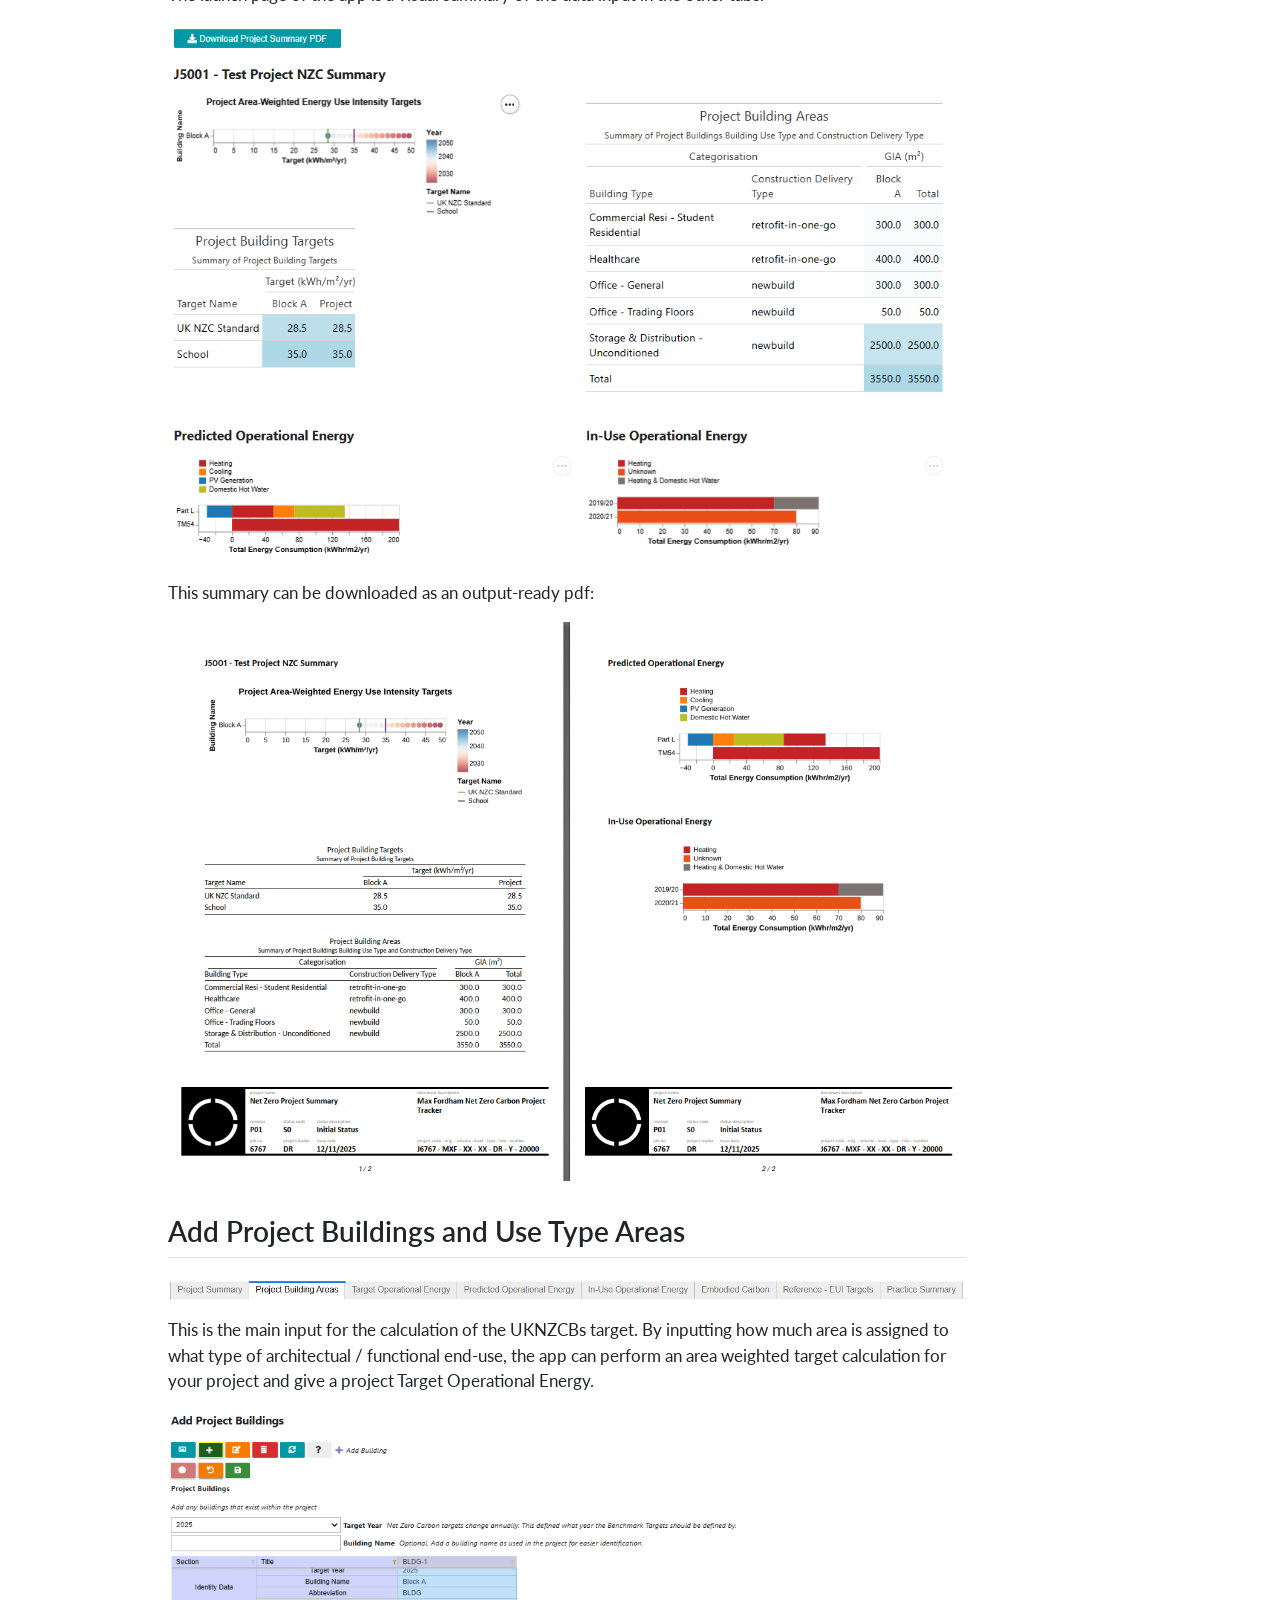
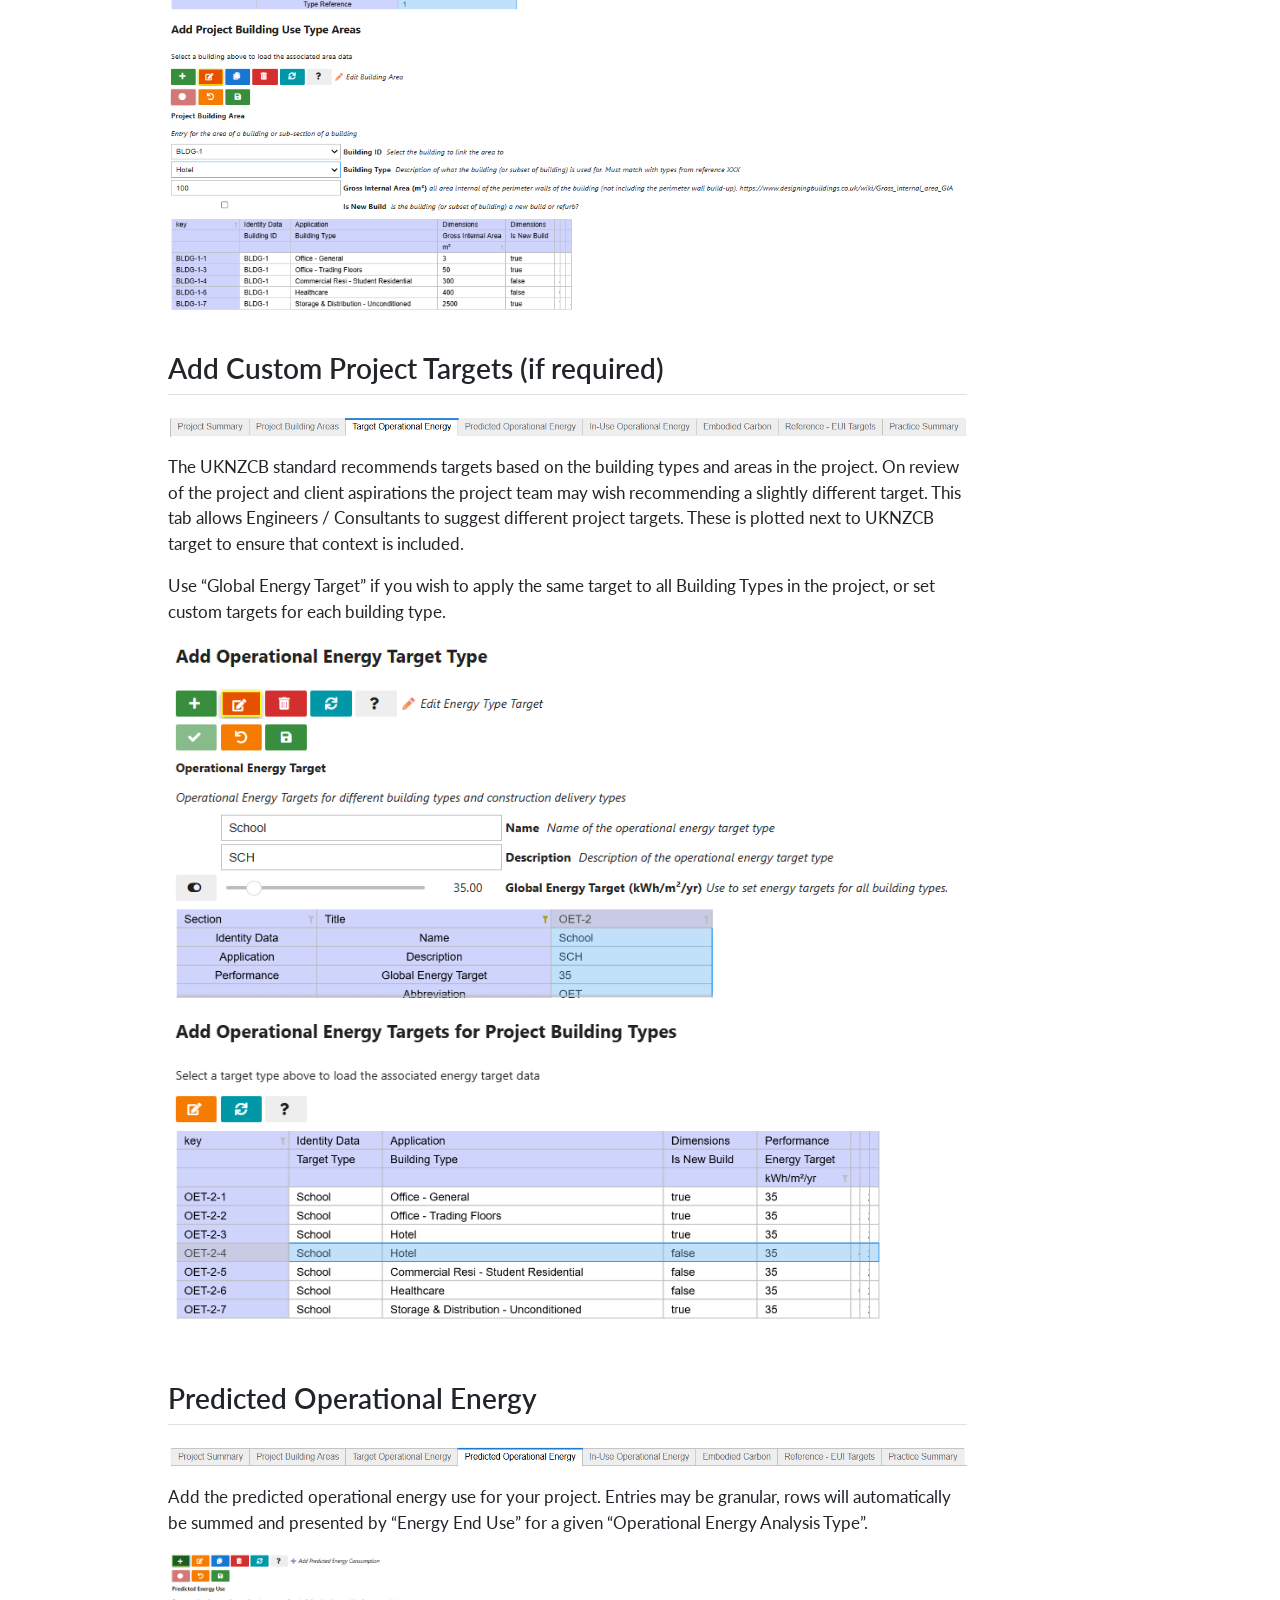
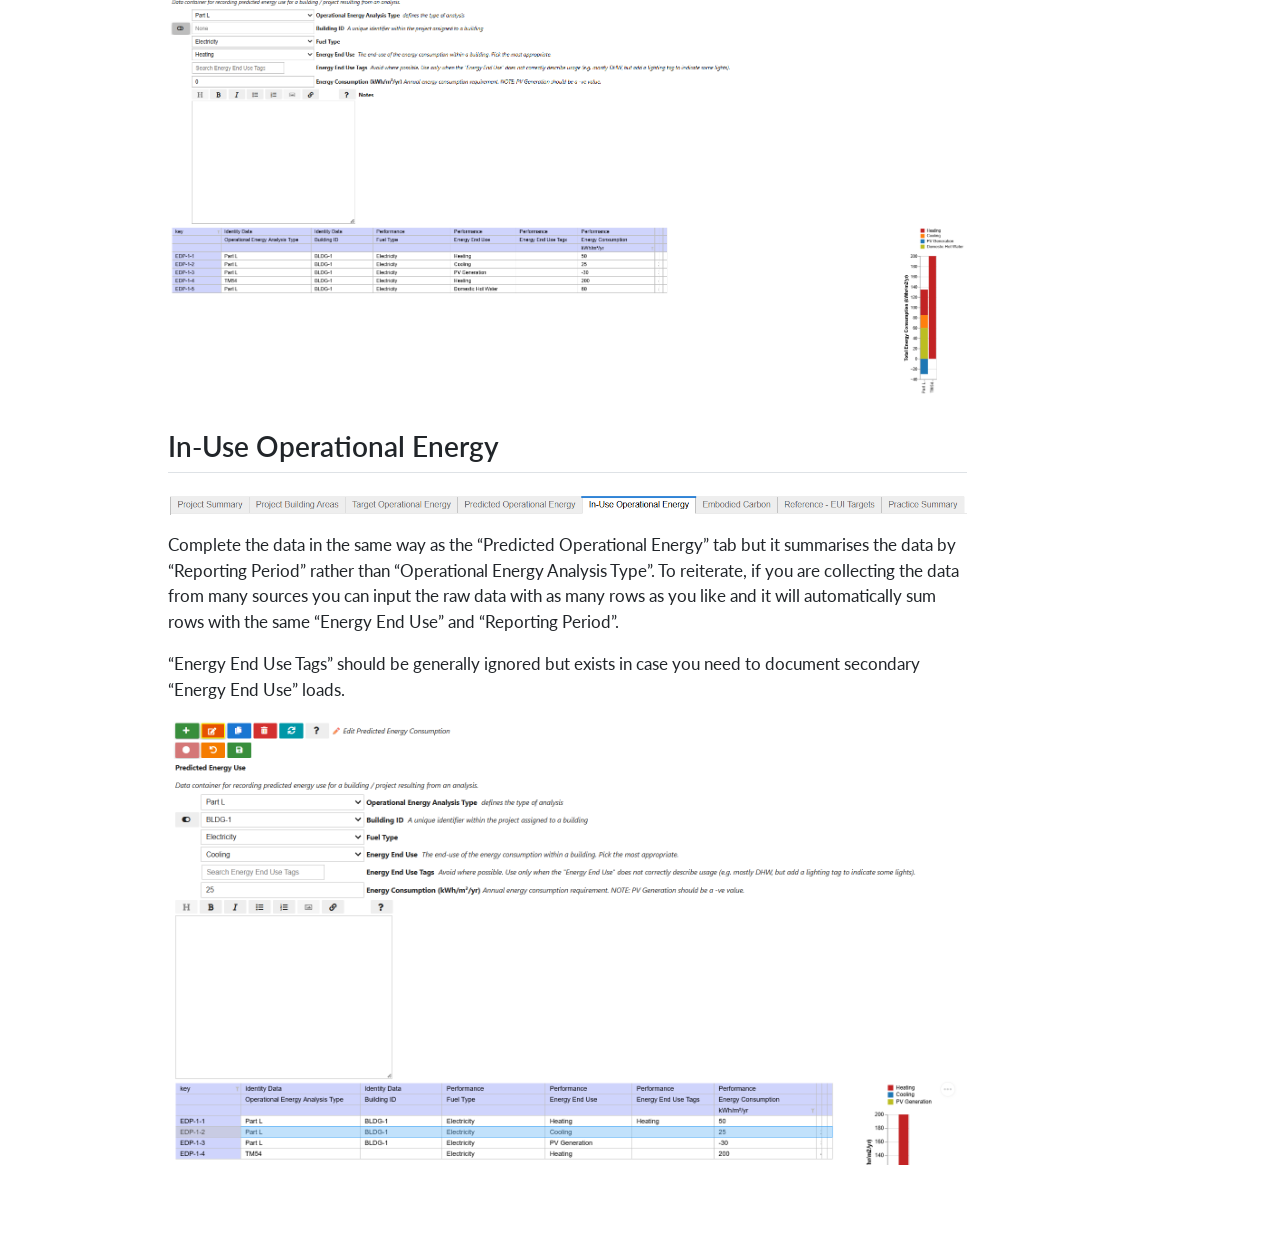
==== commit 859eee65: "deploy: 22b9f266c3e5c4e6108001e075c746b1577442e0" ====
--- a/app-user-guide.html
+++ b/app-user-guide.html
@@ -147,6 +147,7 @@
   <ul>
   <li><a href="#launch-netzero-metrics-app" id="toc-launch-netzero-metrics-app" class="nav-link active" data-scroll-target="#launch-netzero-metrics-app">Launch <code>netzero-metrics</code> App</a></li>
   <li><a href="#select-your-project" id="toc-select-your-project" class="nav-link" data-scroll-target="#select-your-project">Select your Project</a></li>
+  <li><a href="#project-summary" id="toc-project-summary" class="nav-link" data-scroll-target="#project-summary">Project Summary</a></li>
   <li><a href="#add-project-buildings-and-use-type-areas" id="toc-add-project-buildings-and-use-type-areas" class="nav-link" data-scroll-target="#add-project-buildings-and-use-type-areas">Add Project Buildings and Use Type Areas</a></li>
   <li><a href="#add-custom-project-targets-if-required" id="toc-add-custom-project-targets-if-required" class="nav-link" data-scroll-target="#add-custom-project-targets-if-required">Add Custom Project Targets (if required)</a></li>
   <li><a href="#predicted-operational-energy" id="toc-predicted-operational-energy" class="nav-link" data-scroll-target="#predicted-operational-energy">Predicted Operational Energy</a></li>
@@ -198,18 +199,26 @@
 <h2 class="anchored" data-anchor-id="select-your-project">Select your Project</h2>
 <p><img src="images/select-project.png" class="img-fluid"></p>
 </section>
+<section id="project-summary" class="level2">
+<h2 class="anchored" data-anchor-id="project-summary">Project Summary</h2>
+<p><img src="images/project-summary-tab.png" class="img-fluid"></p>
+<p>The launch page of the app is a visual summary of the data input in the other tabs.</p>
+<p><a href="images/project-summary.png" class="lightbox" data-gallery="quarto-lightbox-gallery-1"><img src="images/project-summary.png" class="img-fluid"></a></p>
+<p>This summary can be downloaded as an output-ready pdf:</p>
+<p><a href="images/project-summary-pdf.png" class="lightbox" data-gallery="quarto-lightbox-gallery-2"><img src="images/project-summary-pdf.png" class="img-fluid"></a></p>
+</section>
 <section id="add-project-buildings-and-use-type-areas" class="level2">
 <h2 class="anchored" data-anchor-id="add-project-buildings-and-use-type-areas">Add Project Buildings and Use Type Areas</h2>
 <p><img src="images/project-building-areas-tab.png" class="img-fluid"></p>
 <p>This is the main input for the calculation of the UKNZCBs target. By inputting how much area is assigned to what type of architectual / functional end-use, the app can perform an area weighted target calculation for your project and give a project Target Operational Energy.</p>
-<p><a href="images/project-building-areas.png" class="lightbox" data-gallery="quarto-lightbox-gallery-1"><img src="images/project-building-areas.png" class="img-fluid"></a></p>
+<p><a href="images/project-building-areas.png" class="lightbox" data-gallery="quarto-lightbox-gallery-3"><img src="images/project-building-areas.png" class="img-fluid"></a></p>
 </section>
 <section id="add-custom-project-targets-if-required" class="level2">
 <h2 class="anchored" data-anchor-id="add-custom-project-targets-if-required">Add Custom Project Targets (if required)</h2>
 <p><img src="images/target-operational-energy-tab.png" class="img-fluid"></p>
 <p>The UKNZCB standard recommends targets based on the building types and areas in the project. On review of the project and client aspirations the project team may wish recommending a slightly different target. This tab allows Engineers / Consultants to suggest different project targets. These is plotted next to UKNZCB target to ensure that context is included.</p>
 <p>Use “Global Energy Target” if you wish to apply the same target to all Building Types in the project, or set custom targets for each building type.</p>
-<p><a href="images/target-operational-energy.png" class="lightbox" data-gallery="quarto-lightbox-gallery-2"><img src="images/target-operational-energy.png" class="img-fluid"></a></p>
+<p><a href="images/target-operational-energy.png" class="lightbox" data-gallery="quarto-lightbox-gallery-4"><img src="images/target-operational-energy.png" class="img-fluid"></a></p>
 </section>
 <section id="predicted-operational-energy" class="level2">
 <h2 class="anchored" data-anchor-id="predicted-operational-energy">Predicted Operational Energy</h2>
@@ -222,7 +231,7 @@
 <p><img src="images/in-use-operational-energy-tab.png" class="img-fluid"></p>
 <p>Complete the data in the same way as the “Predicted Operational Energy” tab but it summarises the data by “Reporting Period” rather than “Operational Energy Analysis Type”. To reiterate, if you are collecting the data from many sources you can input the raw data with as many rows as you like and it will automatically sum rows with the same “Energy End Use” and “Reporting Period”.</p>
 <p>“Energy End Use Tags” should be generally ignored but exists in case you need to document secondary “Energy End Use” loads.</p>
-<p><a href="images/in-use-operational-energy.png" class="lightbox" data-gallery="quarto-lightbox-gallery-3"><img src="images/in-use-operational-energy.png" class="img-fluid"></a></p>
+<p><a href="images/in-use-operational-energy.png" class="lightbox" data-gallery="quarto-lightbox-gallery-5"><img src="images/in-use-operational-energy.png" class="img-fluid"></a></p>
 
 
 </section>
